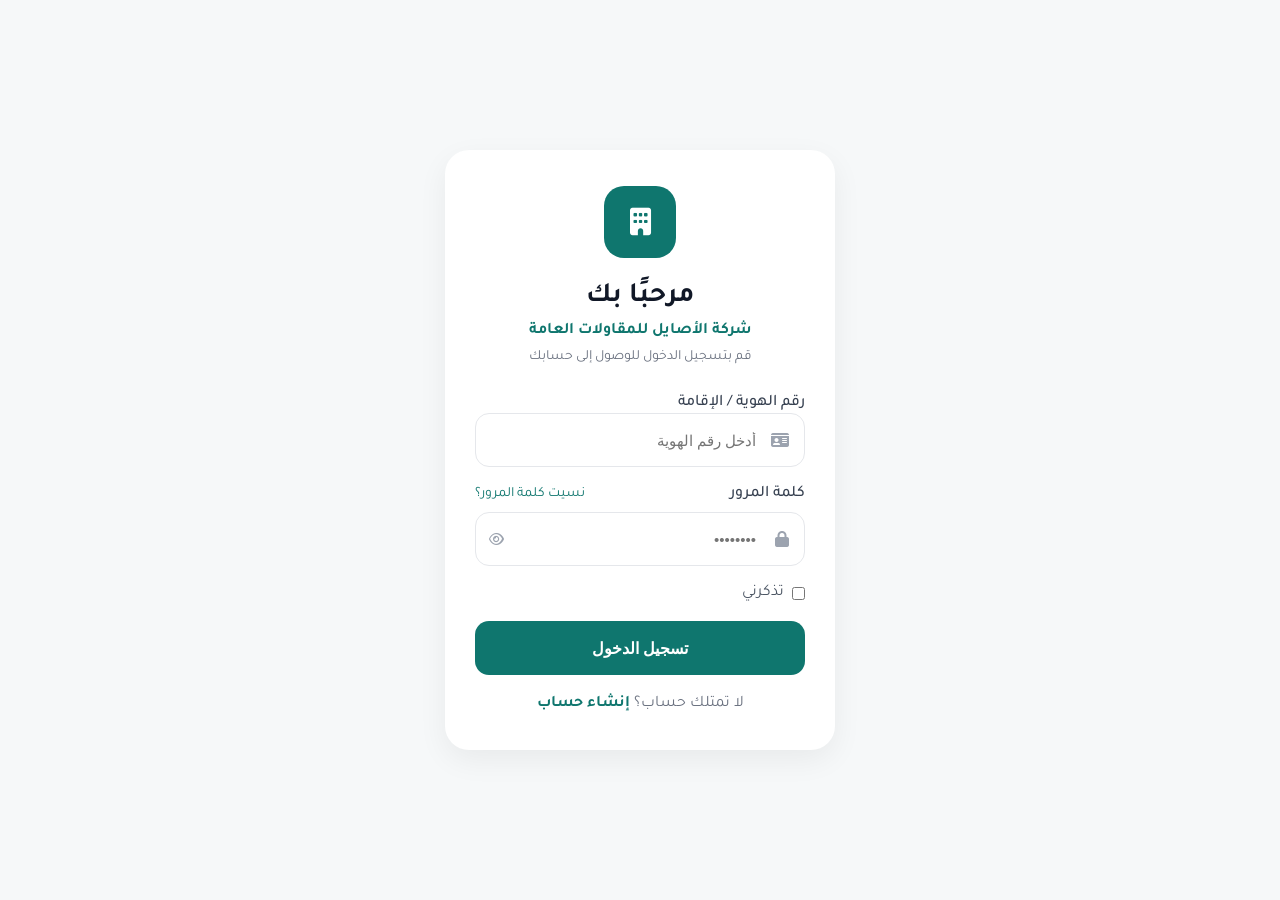
==== index.html @ feb389f9 "Update index.html" ====
<!DOCTYPE html>
<html lang="ar" dir="rtl">

<head>
    <meta charset="UTF-8">
    <meta name="viewport" content="width=device-width, initial-scale=1.0">
    <title>تسجيل الدخول | شركة الأمل المصري</title>

    <!-- Font -->
    <link href="https://fonts.googleapis.com/css2?family=Tajawal:wght@300;400;500;700&display=swap" rel="stylesheet">

    <!-- Icons -->
    <link rel="stylesheet"
        href="https://cdnjs.cloudflare.com/ajax/libs/font-awesome/6.4.0/css/all.min.css">

    <link rel="stylesheet" href="css/style.css">
</head>

<body>

    <div class="page-container">

        <div class="login-card">

            <!-- Logo -->
            <div class="logo-wrapper">
                <div class="logo-circle">
                    <i class="fas fa-building"></i>
                </div>
            </div>

            <!-- Header -->
            <div class="login-header">
                <h1>مرحبًا بك</h1>

                <p class="company-name">
                    شركة الأصايل للمقاولات العامة
                </p>

                <p class="sub-text">
                    قم بتسجيل الدخول للوصول إلى حسابك
                </p>
            </div>

            <!-- Form -->
            <form id="loginForm">

                <!-- Identity -->
                <div class="input-group">

                    <label for="identity">
                        رقم الهوية / الإقامة
                    </label>

                    <div class="input-wrapper">

                        <i class="fas fa-id-card input-icon"></i>

                        <input
                            type="text"
                            id="identity"
                            placeholder="أدخل رقم الهوية"
                            maxlength="20"
                            required>

                    </div>

                    <small id="identityError"
                        class="error-message"></small>

                </div>

                <!-- Password -->
                <div class="input-group">

                    <div class="label-row">

                        <label for="password">
                            كلمة المرور
                        </label>

                        <a href="#" class="forgot-link">
                            نسيت كلمة المرور؟
                        </a>

                    </div>

                    <div class="input-wrapper">

                        <i class="fas fa-lock input-icon"></i>

                        <input
                            type="password"
                            id="password"
                            placeholder="••••••••"
                            required>

                        <button
                            type="button"
                            id="togglePassword"
                            class="toggle-password">

                            <i class="far fa-eye"></i>

                        </button>

                    </div>

                    <small id="passwordError"
                        class="error-message"></small>

                </div>

                <!-- Remember -->
                <div class="remember-row">

                    <label class="remember-me">
                        <input type="checkbox">
                        <span>تذكرني</span>
                    </label>

                </div>

                <!-- Submit -->
                <button
                    type="submit"
                    class="submit-btn">

                    تسجيل الدخول

                </button>

            </form>

            <div class="register-link">
                لا تمتلك حساب؟
                <a href="register.html">
                    إنشاء حساب
                </a>
            </div>

        </div>

    </div>

    <script>
        const password =
            document.getElementById("password");

        const toggle =
            document.getElementById("togglePassword");

        const identity =
            document.getElementById("identity");

        // أرقام فقط
        identity.addEventListener("input", () => {
            identity.value =
                identity.value.replace(/\D/g, "");
        });

        // إظهار كلمة المرور
        toggle.addEventListener("click", () => {

            const hidden =
                password.type === "password";

            password.type =
                hidden ? "text" : "password";

            toggle.innerHTML =
                hidden
                ? '<i class="far fa-eye-slash"></i>'
                : '<i class="far fa-eye"></i>';
        });
    </script>

</body>
</html>
---- css/style.css ----
@import url('https://fonts.googleapis.com/css2?family=Tajawal:wght@300;400;500;700&display=swap');

*{
    margin:0;
    padding:0;
    box-sizing:border-box;
}

body{
    font-family:'Tajawal',sans-serif;
    background:#f6f8f9;
    min-height:100vh;
}

.page-container{
    min-height:100vh;
    display:flex;
    justify-content:center;
    align-items:center;
    padding:20px;
}

.login-card{
    width:100%;
    max-width:390px;
    background:#fff;
    border-radius:24px;
    padding:36px 30px;
    box-shadow:
    0 10px 30px rgba(0,0,0,.06);
}

.logo-wrapper{
    display:flex;
    justify-content:center;
    margin-bottom:22px;
}

.logo-circle{
    width:72px;
    height:72px;
    border-radius:20px;
    background:#0f766e;
    color:#fff;
    display:flex;
    justify-content:center;
    align-items:center;
    font-size:28px;
}

.login-header{
    text-align:center;
    margin-bottom:28px;
}

.login-header h1{
    font-size:28px;
    color:#111827;
    margin-bottom:8px;
}

.company-name{
    color:#0f766e;
    font-weight:600;
    margin-bottom:8px;
}

.sub-text{
    color:#6b7280;
    font-size:14px;
}

.input-group{
    margin-bottom:18px;
}

.label-row{
    display:flex;
    justify-content:space-between;
    align-items:center;
    margin-bottom:8px;
}

.input-group label{
    font-weight:500;
    color:#374151;
}

.input-wrapper{
    position:relative;
}

.input-icon{
    position:absolute;
    right:16px;
    top:50%;
    transform:translateY(-50%);
    color:#9ca3af;
}

.input-group input{
    width:100%;
    height:54px;
    border:1px solid #e5e7eb;
    border-radius:14px;
    background:#fff;
    padding:0 48px;
    font-size:15px;
    outline:none;
    transition:.2s;
}

.input-group input:focus{
    border-color:#0f766e;
    box-shadow:
    0 0 0 4px rgba(15,118,110,.08);
}

.toggle-password{
    position:absolute;
    left:14px;
    top:50%;
    transform:translateY(-50%);
    border:none;
    background:none;
    cursor:pointer;
    color:#9ca3af;
}

.forgot-link{
    color:#0f766e;
    text-decoration:none;
    font-size:14px;
}

.remember-row{
    margin:18px 0;
}

.remember-me{
    display:flex;
    gap:8px;
    align-items:center;
    color:#4b5563;
}

.submit-btn{
    width:100%;
    height:54px;
    border:none;
    border-radius:14px;
    background:#0f766e;
    color:#fff;
    font-size:16px;
    font-weight:700;
    cursor:pointer;
    transition:.2s;
}

.submit-btn:hover{
    background:#115e59;
}

.register-link{
    text-align:center;
    margin-top:20px;
    color:#6b7280;
}

.register-link a{
    color:#0f766e;
    text-decoration:none;
    font-weight:600;
}

.error-message{
    display:block;
    margin-top:6px;
    color:#dc2626;
    font-size:13px;
}
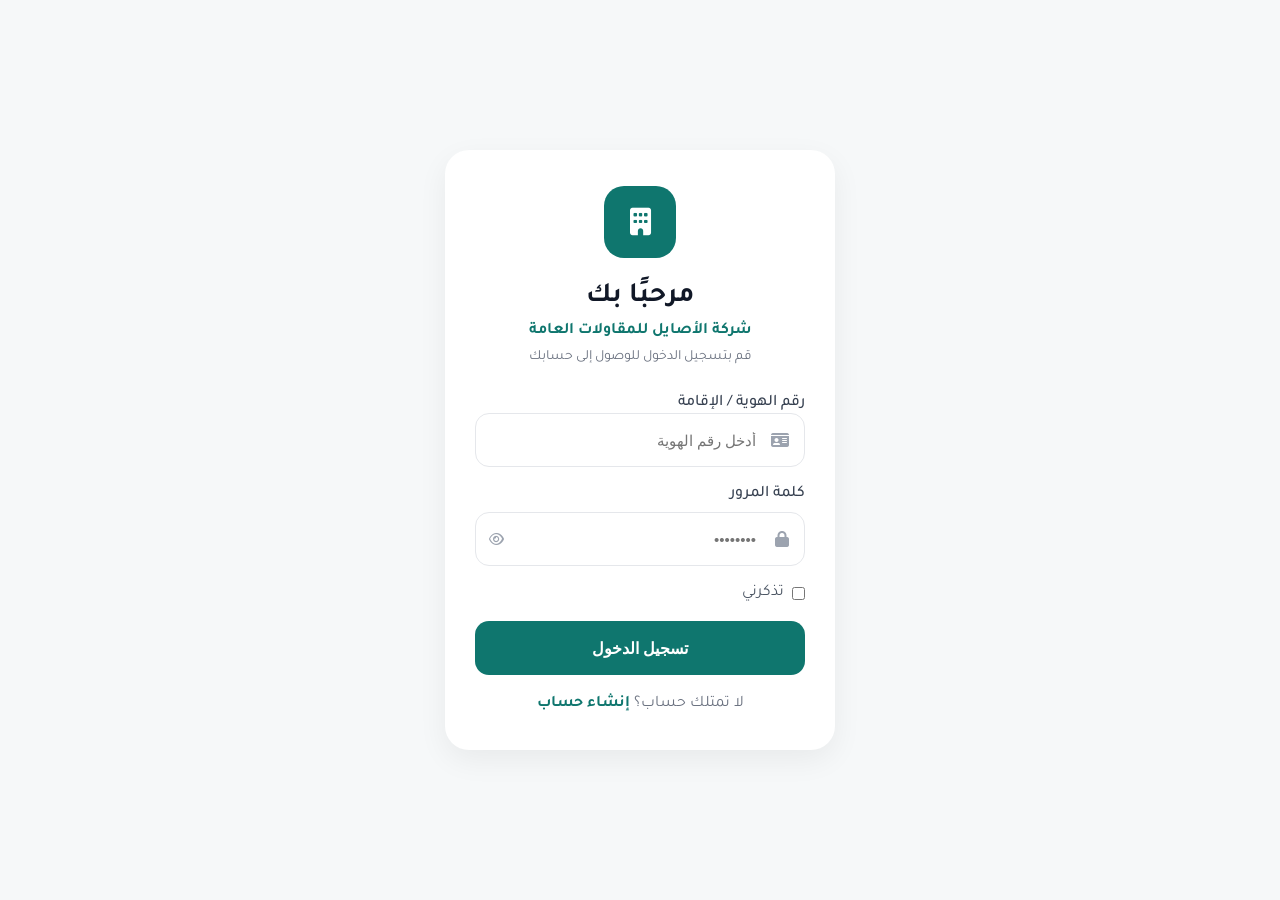
==== commit c4c0277e: "Update index.html" ====
--- a/index.html
+++ b/index.html
@@ -4,7 +4,7 @@
 <head>
     <meta charset="UTF-8">
     <meta name="viewport" content="width=device-width, initial-scale=1.0">
-    <title>تسجيل الدخول | شركة الأمل المصري</title>
+    <title>تسجيل الدخول | شركة الاصايل</title>
 
     <!-- Font -->
     <link href="https://fonts.googleapis.com/css2?family=Tajawal:wght@300;400;500;700&display=swap" rel="stylesheet">
@@ -79,10 +79,7 @@
                             كلمة المرور
                         </label>
 
-                        <a href="#" class="forgot-link">
-                            نسيت كلمة المرور؟
-                        </a>
-
+                    
                     </div>
 
                     <div class="input-wrapper">
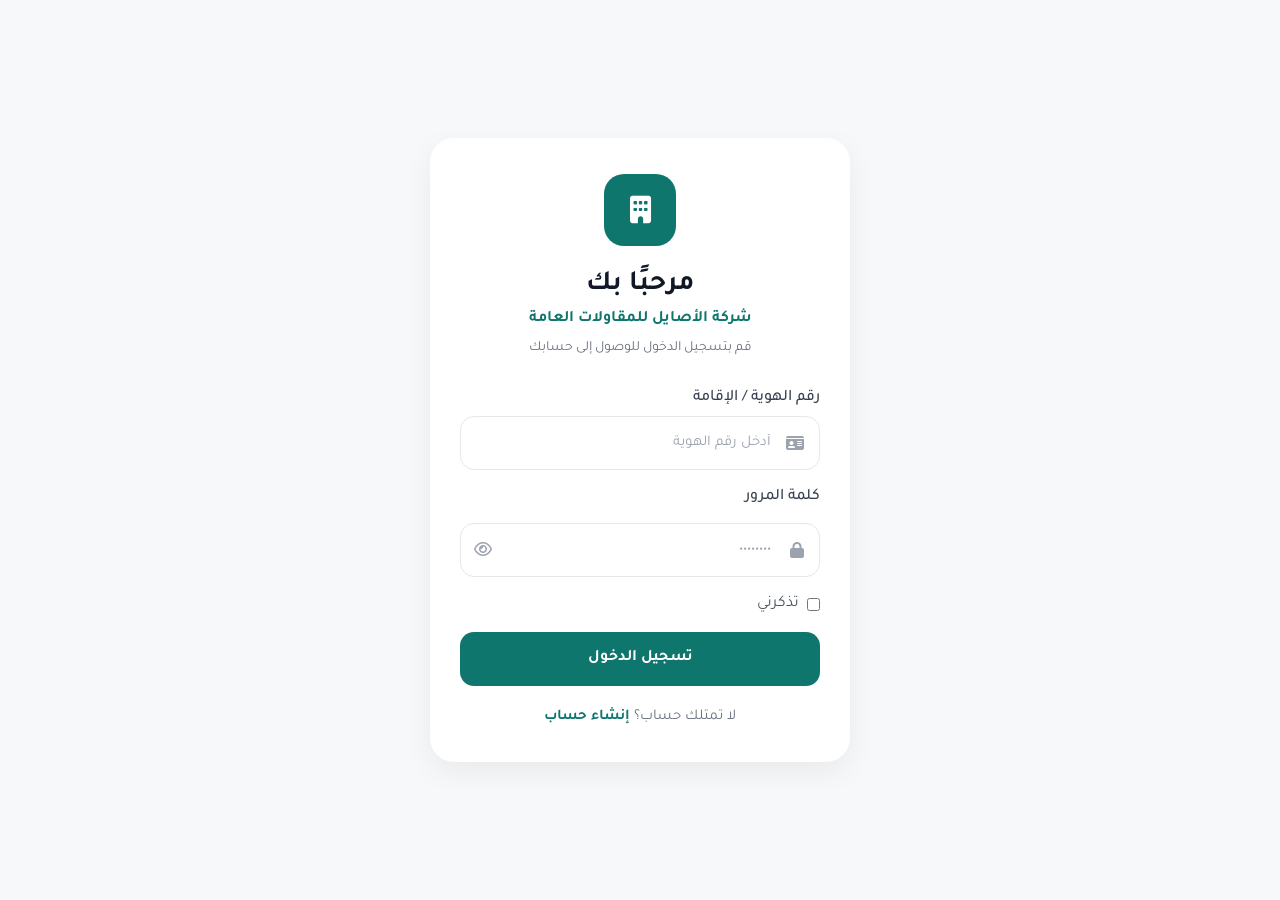
==== commit 82044f09: "Correct HTML encoding and structure Fixed HTML structure and ensured proper encoding." ====
--- a/index.html
+++ b/index.html
@@ -131,7 +131,7 @@
 
             <div class="register-link">
                 لا تمتلك حساب؟
-                <a href="register.html">
+                <a href="registerm.html">
                     إنشاء حساب
                 </a>
             </div>
--- a/css/style.css
+++ b/css/style.css
@@ -10,26 +10,31 @@
     font-family:'Tajawal',sans-serif;
     background:#f6f8f9;
     min-height:100vh;
-}
-
+    direction:rtl;
+}
+
+/* الصفحة */
 .page-container{
     min-height:100vh;
     display:flex;
     justify-content:center;
     align-items:center;
-    padding:20px;
-}
-
+    padding:40px 20px;
+}
+
+/* الكارت */
 .login-card{
     width:100%;
-    max-width:390px;
+    max-width:420px;
     background:#fff;
     border-radius:24px;
     padding:36px 30px;
     box-shadow:
     0 10px 30px rgba(0,0,0,.06);
-}
-
+    transition:.3s;
+}
+
+/* اللوجو */
 .logo-wrapper{
     display:flex;
     justify-content:center;
@@ -48,6 +53,7 @@
     font-size:28px;
 }
 
+/* الهيدر */
 .login-header{
     text-align:center;
     margin-bottom:28px;
@@ -68,8 +74,10 @@
 .sub-text{
     color:#6b7280;
     font-size:14px;
-}
-
+    line-height:1.7;
+}
+
+/* الحقول */
 .input-group{
     margin-bottom:18px;
 }
@@ -84,20 +92,26 @@
 .input-group label{
     font-weight:500;
     color:#374151;
-}
-
+    margin-bottom:8px;
+    display:block;
+}
+
+/* wrapper */
 .input-wrapper{
     position:relative;
 }
 
+/* الأيقونات */
 .input-icon{
     position:absolute;
     right:16px;
     top:50%;
     transform:translateY(-50%);
     color:#9ca3af;
-}
-
+    font-size:16px;
+}
+
+/* الحقول */
 .input-group input{
     width:100%;
     height:54px;
@@ -108,6 +122,11 @@
     font-size:15px;
     outline:none;
     transition:.2s;
+    font-family:'Tajawal',sans-serif;
+}
+
+.input-group input::placeholder{
+    color:#9ca3af;
 }
 
 .input-group input:focus{
@@ -116,6 +135,15 @@
     0 0 0 4px rgba(15,118,110,.08);
 }
 
+/* الجوال والهوية */
+#phone,
+#nationalId,
+#identity{
+    direction:ltr;
+    text-align:right;
+}
+
+/* زر إظهار كلمة المرور */
 .toggle-password{
     position:absolute;
     left:14px;
@@ -125,14 +153,25 @@
     background:none;
     cursor:pointer;
     color:#9ca3af;
-}
-
+    font-size:16px;
+}
+
+.toggle-password:hover{
+    color:#0f766e;
+}
+
+/* نسيت كلمة المرور */
 .forgot-link{
     color:#0f766e;
     text-decoration:none;
     font-size:14px;
 }
 
+.forgot-link:hover{
+    text-decoration:underline;
+}
+
+/* تذكرني */
 .remember-row{
     margin:18px 0;
 }
@@ -142,8 +181,10 @@
     gap:8px;
     align-items:center;
     color:#4b5563;
-}
-
+    cursor:pointer;
+}
+
+/* الزر */
 .submit-btn{
     width:100%;
     height:54px;
@@ -155,16 +196,20 @@
     font-weight:700;
     cursor:pointer;
     transition:.2s;
+    font-family:'Tajawal',sans-serif;
 }
 
 .submit-btn:hover{
     background:#115e59;
-}
-
+    transform:translateY(-1px);
+}
+
+/* رابط التسجيل */
 .register-link{
     text-align:center;
-    margin-top:20px;
+    margin-top:22px;
     color:#6b7280;
+    font-size:15px;
 }
 
 .register-link a{
@@ -173,9 +218,81 @@
     font-weight:600;
 }
 
+.register-link a:hover{
+    text-decoration:underline;
+}
+
+/* الأخطاء */
 .error-message{
     display:block;
     margin-top:6px;
     color:#dc2626;
     font-size:13px;
 }
+
+/* =======================
+   Responsive
+======================= */
+
+/* تابلت */
+@media (max-width:992px){
+    .login-card{
+        max-width:400px;
+    }
+}
+
+/* جوال */
+@media (max-width:768px){
+
+    .page-container{
+        padding:20px 16px;
+        align-items:flex-start;
+    }
+
+    .login-card{
+        max-width:100%;
+        padding:28px 22px;
+        border-radius:20px;
+    }
+
+    .logo-circle{
+        width:64px;
+        height:64px;
+        font-size:24px;
+        border-radius:18px;
+    }
+
+    .login-header h1{
+        font-size:24px;
+    }
+
+    .company-name{
+        font-size:15px;
+    }
+
+    .sub-text{
+        font-size:13px;
+    }
+
+    .input-group input{
+        height:52px;
+        font-size:14px;
+    }
+
+    .submit-btn{
+        height:52px;
+        font-size:15px;
+    }
+}
+
+/* شاشات صغيرة جدًا */
+@media (max-width:400px){
+
+    .login-card{
+        padding:24px 18px;
+    }
+
+    .login-header h1{
+        font-size:22px;
+    }
+}
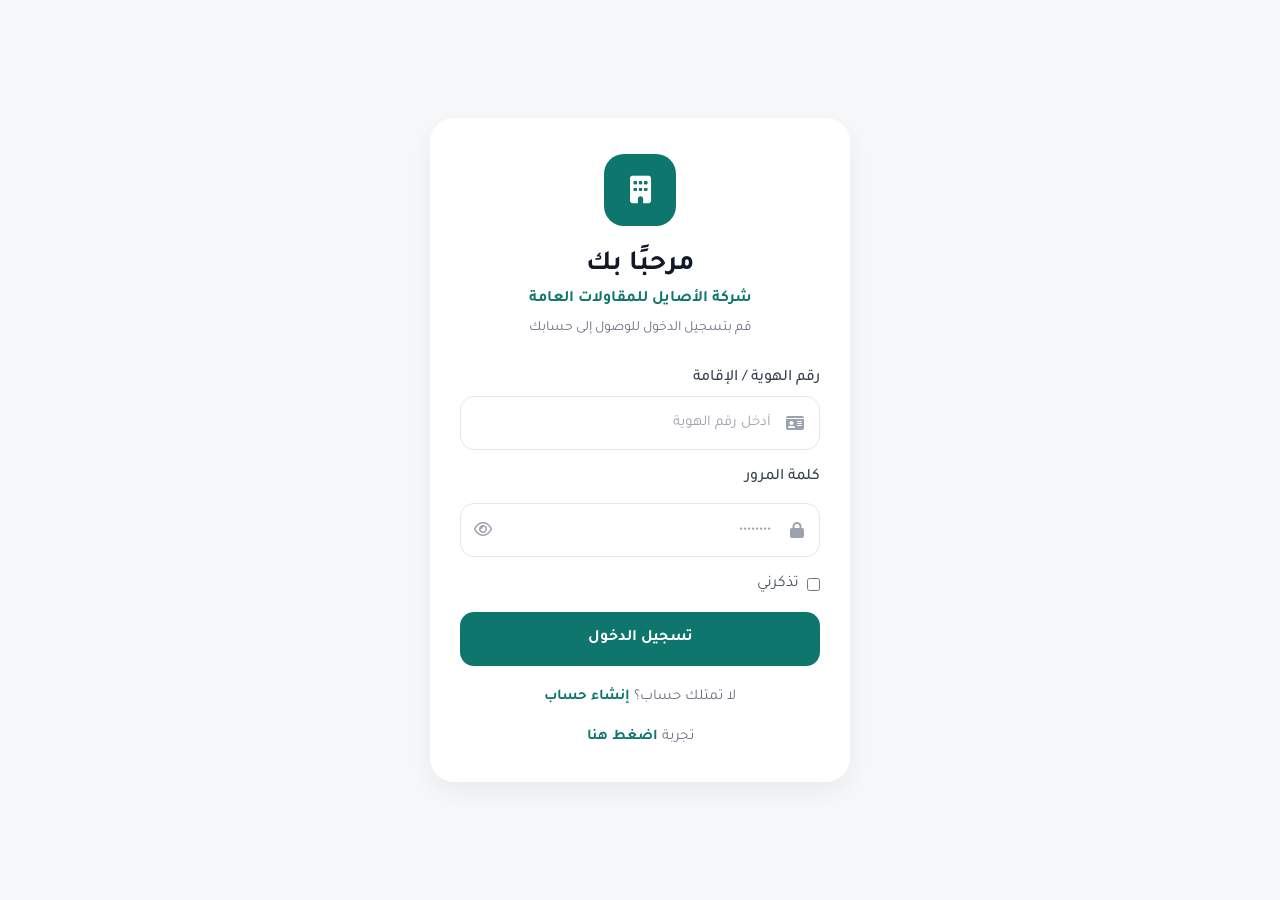
==== commit 4dbe5d57: "Update index.html" ====
--- a/index.html
+++ b/index.html
@@ -135,6 +135,12 @@
                     إنشاء حساب
                 </a>
             </div>
+            <div class="register-link">
+                تجربة 
+                <a href="123.html">
+                    اضغط هنا 
+                </a>
+            </div>
 
         </div>
 
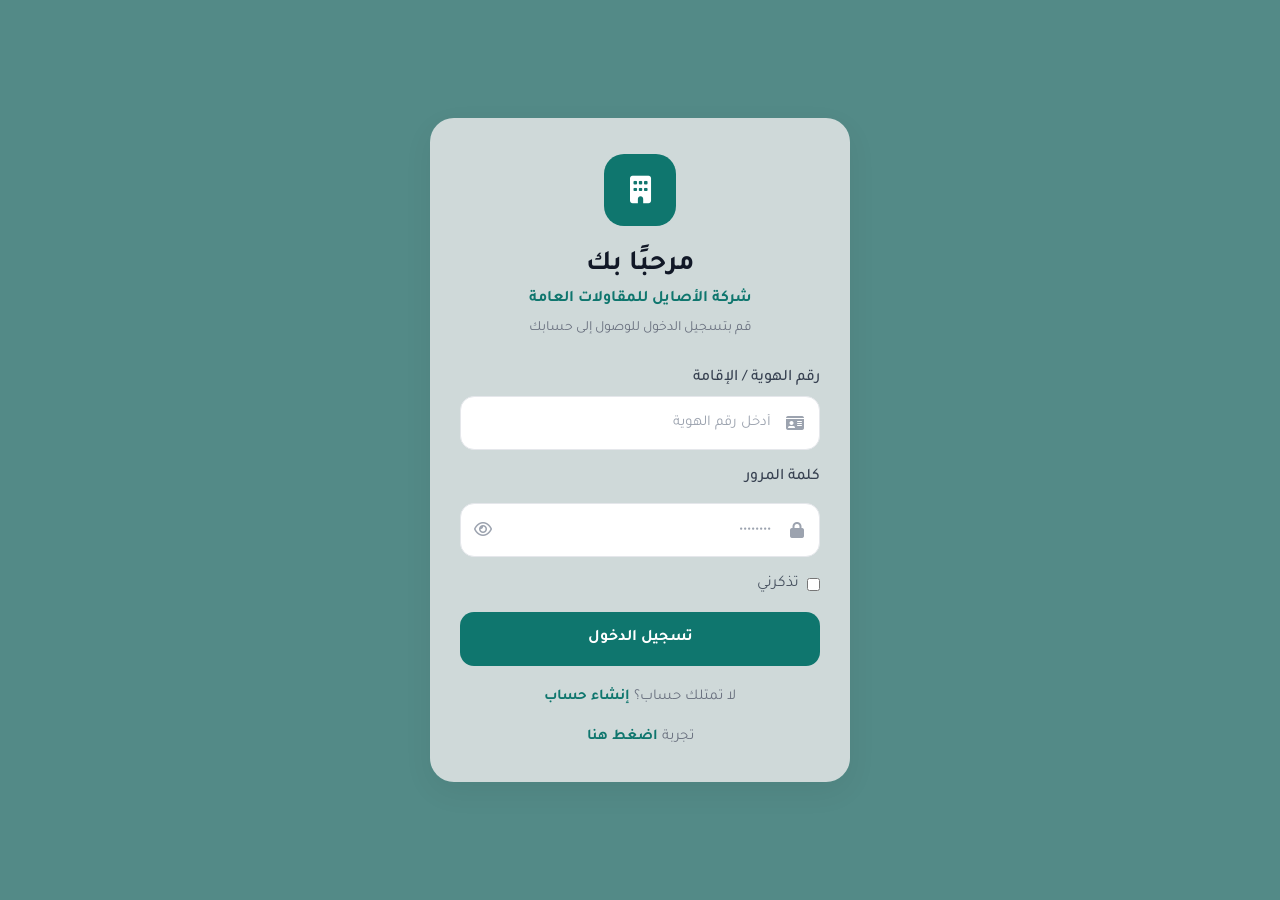
==== commit 2f962294: "Add files via upload" ====
--- a/index.html
+++ b/index.html
@@ -6,12 +6,9 @@
     <meta name="viewport" content="width=device-width, initial-scale=1.0">
     <title>تسجيل الدخول | شركة الاصايل</title>
 
-    <!-- Font -->
     <link href="https://fonts.googleapis.com/css2?family=Tajawal:wght@300;400;500;700&display=swap" rel="stylesheet">
 
-    <!-- Icons -->
-    <link rel="stylesheet"
-        href="https://cdnjs.cloudflare.com/ajax/libs/font-awesome/6.4.0/css/all.min.css">
+    <link rel="stylesheet" href="https://cdnjs.cloudflare.com/ajax/libs/font-awesome/6.4.0/css/all.min.css">
 
     <link rel="stylesheet" href="css/style.css">
 </head>
@@ -22,14 +19,12 @@
 
         <div class="login-card">
 
-            <!-- Logo -->
             <div class="logo-wrapper">
                 <div class="logo-circle">
                     <i class="fas fa-building"></i>
                 </div>
             </div>
 
-            <!-- Header -->
             <div class="login-header">
                 <h1>مرحبًا بك</h1>
 
@@ -42,10 +37,8 @@
                 </p>
             </div>
 
-            <!-- Form -->
-            <form id="loginForm">
+            <form id="loginForm" action="login.php" method="POST">
 
-                <!-- Identity -->
                 <div class="input-group">
 
                     <label for="identity">
@@ -59,18 +52,17 @@
                         <input
                             type="text"
                             id="identity"
+                            name="national_id"
                             placeholder="أدخل رقم الهوية"
                             maxlength="20"
                             required>
 
                     </div>
 
-                    <small id="identityError"
-                        class="error-message"></small>
+                    <small id="identityError" class="error-message"></small>
 
                 </div>
 
-                <!-- Password -->
                 <div class="input-group">
 
                     <div class="label-row">
@@ -79,7 +71,6 @@
                             كلمة المرور
                         </label>
 
-                    
                     </div>
 
                     <div class="input-wrapper">
@@ -89,6 +80,7 @@
                         <input
                             type="password"
                             id="password"
+                            name="password"
                             placeholder="••••••••"
                             required>
 
@@ -103,22 +95,19 @@
 
                     </div>
 
-                    <small id="passwordError"
-                        class="error-message"></small>
+                    <small id="passwordError" class="error-message"></small>
 
                 </div>
 
-                <!-- Remember -->
                 <div class="remember-row">
 
                     <label class="remember-me">
-                        <input type="checkbox">
+                        <input type="checkbox" name="remember">
                         <span>تذكرني</span>
                     </label>
 
                 </div>
 
-                <!-- Submit -->
                 <button
                     type="submit"
                     class="submit-btn">
@@ -137,7 +126,7 @@
             </div>
             <div class="register-link">
                 تجربة 
-                <a href="123.html">
+                <a href="dashboard.php">
                     اضغط هنا 
                 </a>
             </div>
@@ -147,36 +136,27 @@
     </div>
 
     <script>
-        const password =
-            document.getElementById("password");
-
-        const toggle =
-            document.getElementById("togglePassword");
-
-        const identity =
-            document.getElementById("identity");
+        const password = document.getElementById("password");
+        const toggle = document.getElementById("togglePassword");
+        const identity = document.getElementById("identity");
 
         // أرقام فقط
         identity.addEventListener("input", () => {
-            identity.value =
-                identity.value.replace(/\D/g, "");
+            identity.value = identity.value.replace(/\D/g, "");
         });
 
-        // إظهار كلمة المرور
+        // إظهار وإخفاء كلمة المرور
         toggle.addEventListener("click", () => {
 
-            const hidden =
-                password.type === "password";
+            const hidden = password.type === "password";
 
-            password.type =
-                hidden ? "text" : "password";
+            password.type = hidden ? "text" : "password";
 
-            toggle.innerHTML =
-                hidden
+            toggle.innerHTML = hidden
                 ? '<i class="far fa-eye-slash"></i>'
                 : '<i class="far fa-eye"></i>';
         });
     </script>
 
 </body>
-</html>
+</html>
--- a/css/style.css
+++ b/css/style.css
@@ -8,7 +8,7 @@
 
 body{
     font-family:'Tajawal',sans-serif;
-    background:#f6f8f9;
+    background:#115e59b8;
     min-height:100vh;
     direction:rtl;
 }
@@ -26,7 +26,7 @@
 .login-card{
     width:100%;
     max-width:420px;
-    background:#fff;
+    background:#eeeeeecc;
     border-radius:24px;
     padding:36px 30px;
     box-shadow:
